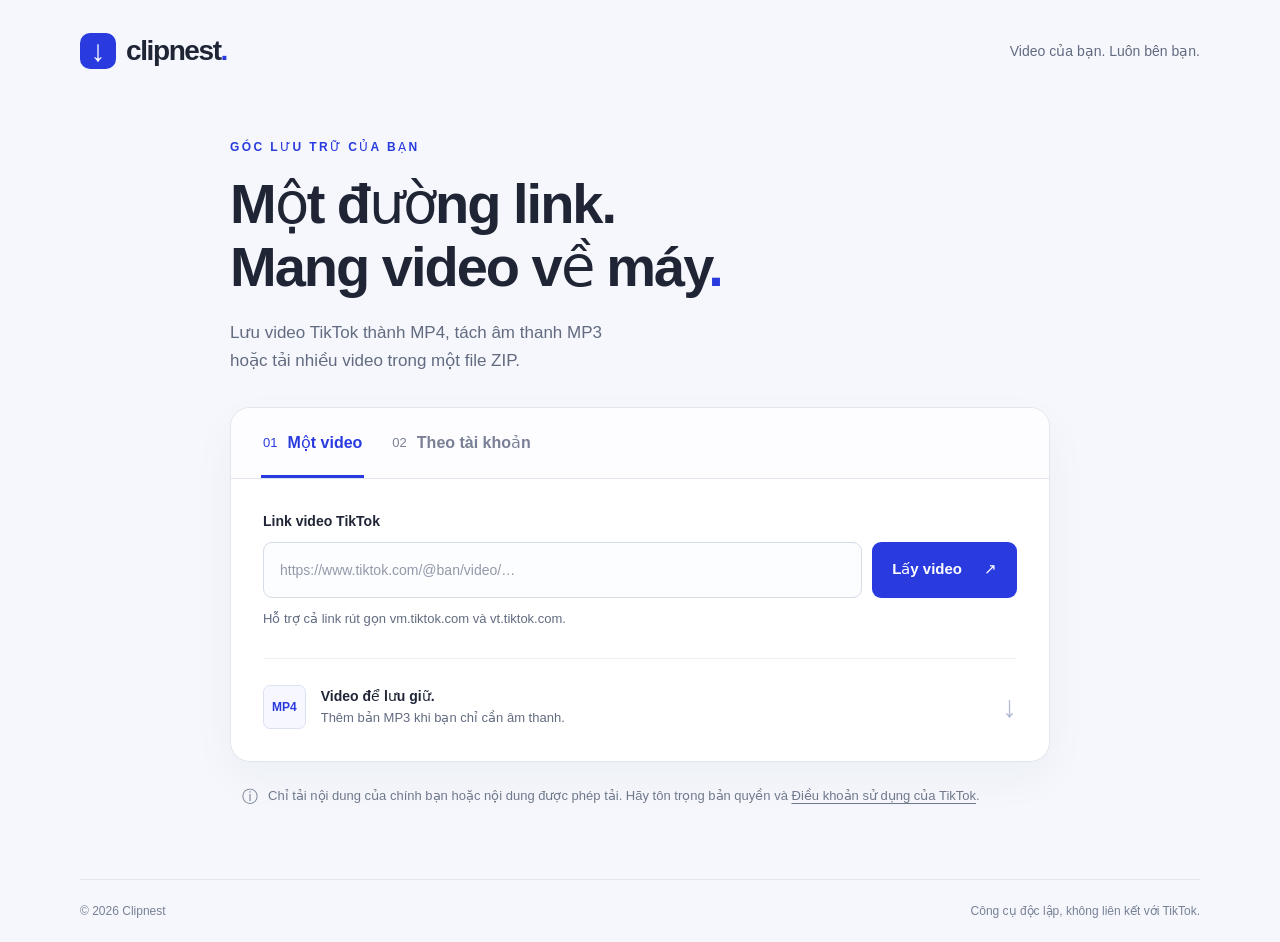
==== index.html @ a16d3165 "Build Clipnest FastAPI downloader and vanilla frontend" ====
<!doctype html>
<html lang="vi">
<head>
  <meta charset="utf-8"><meta name="viewport" content="width=device-width, initial-scale=1">
  <meta name="description" content="Tải video TikTok của bạn thành MP4, MP3 hoặc bộ sưu tập ZIP.">
  <meta name="referrer" content="no-referrer">
  <title>Clipnest — Lưu những video của bạn</title>
  <link rel="icon" type="image/svg+xml" href="data:image/svg+xml,%3Csvg xmlns='http://www.w3.org/2000/svg' viewBox='0 0 32 32'%3E%3Crect width='32' height='32' rx='9' fill='%232435e8'/%3E%3Cpath d='M16 7v13m-5-5 5 5 5-5M8 23v3h16v-3' fill='none' stroke='white' stroke-width='2.5'/%3E%3C/svg%3E">
  <link rel="stylesheet" href="style.css"><script src="config.js" defer></script><script src="app.js" defer></script>
</head>
<body>
  <header class="topbar"><a class="brand" href="./" aria-label="Clipnest trang chủ"><span class="brand-mark">↓</span>clipnest<span class="brand-period">.</span></a><span class="header-note">Video của bạn. Luôn bên bạn.</span></header>
  <main>
    <section class="intro"><p class="eyebrow">GÓC LƯU TRỮ CỦA BẠN</p><h1>Một đường link.<br>Mang video về máy<span>.</span></h1><p class="intro-description">Lưu video TikTok thành MP4, tách âm thanh MP3<br class="desktop-break"> hoặc tải nhiều video trong một file ZIP.</p></section>
    <section class="workspace" aria-label="Công cụ tải video">
      <div class="tabs" role="tablist" aria-label="Chế độ tải">
        <button id="tab-video" class="tab active" role="tab" aria-selected="true" aria-controls="panel-video">01 <span>Một video</span></button>
        <button id="tab-user" class="tab" role="tab" aria-selected="false" aria-controls="panel-user" tabindex="-1">02 <span>Theo tài khoản</span></button>
      </div>
      <div id="panel-video" class="panel" role="tabpanel" aria-labelledby="tab-video">
        <form id="video-form"><label for="video-url">Link video TikTok</label><div class="input-row"><input id="video-url" name="url" type="url" placeholder="https://www.tiktok.com/@ban/video/…" required maxlength="2048" autocomplete="off"><button class="primary" id="info-button" type="submit">Lấy video <span aria-hidden="true">↗</span></button></div><p class="hint">Hỗ trợ cả link rút gọn vm.tiktok.com và vt.tiktok.com.</p></form>
        <div id="video-message" class="message" role="status" aria-live="polite" hidden></div>
        <article id="video-result" class="result" hidden><img id="thumbnail" alt="Ảnh thu nhỏ của video" referrerpolicy="no-referrer"><div class="result-content"><span class="mini-label">VIDEO CỦA BẠN</span><h2 id="video-title"></h2><p id="video-meta"></p><div class="download-actions"><button id="download-video" class="primary">Tải MP4 <span aria-hidden="true">↓</span></button><button id="download-audio" class="secondary">Chỉ âm thanh · MP3</button></div></div></article>
        <div class="format-note"><span class="file-tag">MP4</span><p>Video để lưu giữ.<br><span>Thêm bản MP3 khi bạn chỉ cần âm thanh.</span></p><span class="line-icon" aria-hidden="true">↓</span></div>
      </div>
      <div id="panel-user" class="panel" role="tabpanel" aria-labelledby="tab-user" hidden>
        <form id="user-form"><div class="user-fields"><div><label for="username">Username, userId hoặc link tài khoản</label><input id="username" placeholder="@username hoặc link hồ sơ TikTok" required maxlength="2048" autocomplete="off"></div><div><label for="limit">Số video tối đa</label><input id="limit" type="number" min="1" max="100" step="1" value="20" required></div></div><p class="hint">Từ 1 đến 100 video công khai. Thứ tự do TikTok cung cấp.</p><button id="start-button" class="primary" type="submit">Tạo file ZIP <span aria-hidden="true">↓</span></button></form>
        <div id="user-message" class="message" role="status" aria-live="polite" hidden></div>
        <section id="job-progress" class="job-card" hidden aria-label="Tiến trình tải"><div class="job-heading"><strong id="job-label">Đang chờ lượt…</strong><span id="job-count">0 / 0</span></div><progress id="progress" value="0" max="1">0%</progress><p id="job-detail" class="hint"></p><button id="download-zip" class="primary" hidden>Tải file ZIP <span aria-hidden="true">↓</span></button></section>
        <div class="format-note"><span class="file-tag">ZIP</span><p>Cả bộ sưu tập, một lần tải.<br><span>File sẵn sàng trong 15 phút sau khi hoàn tất.</span></p><span class="line-icon" aria-hidden="true">↓</span></div>
      </div>
    </section>
    <aside class="permission-note"><span aria-hidden="true">ⓘ</span><p>Chỉ tải nội dung của chính bạn hoặc nội dung được phép tải. Hãy tôn trọng bản quyền và <a href="https://www.tiktok.com/legal/page/row/terms-of-service/vi" target="_blank" rel="noopener noreferrer">Điều khoản sử dụng của TikTok</a>.</p></aside>
  </main>
  <footer><span>© <span id="year">2026</span> Clipnest</span><span>Công cụ độc lập, không liên kết với TikTok.</span></footer>
</body></html>
---- style.css ----
:root{font-family:Inter,-apple-system,BlinkMacSystemFont,"Segoe UI",sans-serif;color:#202536;background:#f5f7fc;font-synthesis:none;line-height:1.5;--blue:#293bdf;--muted:#626b80;--border:#e1e5ef}*{box-sizing:border-box}body{margin:0}button,input{font:inherit}button,a,input{-webkit-tap-highlight-color:transparent}button{cursor:pointer}button:disabled{cursor:wait;opacity:.6}button:focus-visible,a:focus-visible,input:focus-visible{outline:3px solid #91a0ff;outline-offset:4px}[hidden]{display:none!important}.topbar{max-width:1184px;margin:auto;padding:30px 32px;display:flex;justify-content:space-between;align-items:center}.brand{text-decoration:none;color:#202536;font-size:28px;letter-spacing:-1.4px;font-weight:800;display:flex;align-items:center}.brand-mark{background:var(--blue);color:white;border-radius:10px;width:36px;height:36px;margin-right:10px;display:grid;place-items:center;font-size:30px;line-height:1;letter-spacing:0}.brand-period{color:var(--blue)}.header-note{font-size:14px;color:var(--muted)}main{width:min(820px,calc(100% - 40px));margin:36px auto 70px}.intro{margin-bottom:32px}.eyebrow{font-size:12px;letter-spacing:2.4px;font-weight:700;color:var(--blue);margin:0 0 16px}h1{font-size:clamp(34px,5.5vw,56px);font-weight:750;line-height:1.13;letter-spacing:-2px;margin:0 0 20px}h1>span{color:var(--blue)}.intro-description{color:var(--muted);margin:0;font-size:17px;line-height:1.65}.workspace{background:white;border:1px solid var(--border);border-radius:20px;box-shadow:0 16px 45px #1d28500a;overflow:hidden}.tabs{display:flex;border-bottom:1px solid var(--border);padding:0 30px;gap:26px;background:#fdfdff}.tab{border:0;background:transparent;padding:23px 2px 20px;border-bottom:3px solid transparent;color:#798095;font-size:13px;display:flex;gap:10px;align-items:center}.tab span{font-weight:650;font-size:16px}.tab.active{color:var(--blue);border-bottom-color:var(--blue)}.panel{padding:32px}label{display:block;font-weight:650;font-size:14px;margin-bottom:10px}input{border:1px solid #d6dce9;border-radius:9px;background:#fcfdff;padding:15px 16px;width:100%;min-width:0;color:#202536;font-size:16px}input::placeholder{color:#9299a9;font-size:14px}.input-row{display:flex;gap:10px}.input-row input{flex:1}.primary,.secondary{border:1px solid transparent;border-radius:9px;padding:13px 19px;font-weight:650;white-space:nowrap;font-size:15px;display:inline-flex;justify-content:center;align-items:center;gap:22px;min-height:49px}.primary{background:var(--blue);color:#fff}.primary:hover:not(:disabled){background:#1c2cc0}.secondary{background:white;color:#3f485d;border-color:#d6dce9}.secondary:hover:not(:disabled){background:#f5f7fc}.hint{color:var(--muted);font-size:13px;margin:11px 0 0}.format-note{margin-top:30px;padding-top:25px;border-top:1px solid #edf0f6;display:flex;align-items:center;gap:15px}.file-tag{border:1px solid #dce1f2;color:var(--blue);border-radius:7px;padding:12px 8px;font-size:12px;font-weight:750;background:#f7f8ff}.format-note p{font-size:14px;margin:0;font-weight:600}.format-note p span{font-size:13px;font-weight:400;color:var(--muted)}.line-icon{margin-left:auto;font-size:30px;color:#b1bad4}.permission-note{display:flex;gap:10px;align-items:flex-start;margin:23px 12px 0;color:#70798c}.permission-note p{font-size:13px;margin:0;line-height:1.7}.permission-note a{color:inherit;text-underline-offset:3px}.permission-note>span{line-height:1.5}footer{max-width:1120px;border-top:1px solid var(--border);padding:22px 0;margin:0 auto;display:flex;justify-content:space-between;font-size:12px;color:#788195}.message{margin-top:20px;background:#eef2ff;border:1px solid #dbe2ff;border-radius:9px;padding:13px 16px;font-size:14px;overflow-wrap:anywhere}.message.error{background:#fff1f2;border-color:#ffd5db;color:#a42a3d}.result{display:flex;gap:22px;padding-top:24px;margin-top:22px;border-top:1px solid var(--border)}.result img{width:105px;height:145px;object-fit:cover;border-radius:9px;background:#f0f2f8}.result-content{min-width:0;flex:1}.result h2{font-size:18px;line-height:1.4;margin:6px 0;overflow-wrap:anywhere}.result p{font-size:13px;color:var(--muted);margin:8px 0 15px}.mini-label{font-size:11px;letter-spacing:1.5px;color:var(--blue);font-weight:700}.download-actions{display:flex;gap:9px;flex-wrap:wrap}.user-fields{display:grid;grid-template-columns:1fr 150px;gap:16px}#start-button{margin-top:23px}.job-card{margin-top:22px;border:1px solid var(--border);border-radius:11px;padding:20px;background:#fafbff}.job-heading{display:flex;justify-content:space-between;gap:15px;font-size:14px}#job-count{white-space:nowrap;color:var(--blue)}progress{width:100%;height:8px;border:0;border-radius:9px;display:block;margin-top:20px;overflow:hidden;background:#e2e7f7}progress::-webkit-progress-bar{background:#e2e7f7}progress::-webkit-progress-value{background:var(--blue);border-radius:9px}progress::-moz-progress-bar{background:var(--blue)}#download-zip{margin-top:18px}@media(max-width:600px){.topbar{padding:22px}.header-note{display:none}main{margin:22px auto 44px;width:calc(100% - 32px)}h1{letter-spacing:-1px}.intro-description{font-size:15px}.desktop-break{display:none}.tabs{padding:0 20px;gap:22px}.tab{gap:7px}.tab span{font-size:14px}.panel{padding:24px 20px}.input-row{flex-direction:column}.input-row .primary{width:100%}.user-fields{grid-template-columns:1fr}.user-fields>div:last-child{max-width:180px}.format-note p span{font-size:12px}.result{gap:14px}.result img{width:70px;height:100px}.result h2{font-size:16px}.download-actions{flex-direction:column}.download-actions button{width:100%;white-space:normal}.permission-note{margin-inline:4px}footer{margin:0 20px;gap:14px;flex-direction:column;padding:20px 0}.job-heading{flex-wrap:wrap}}
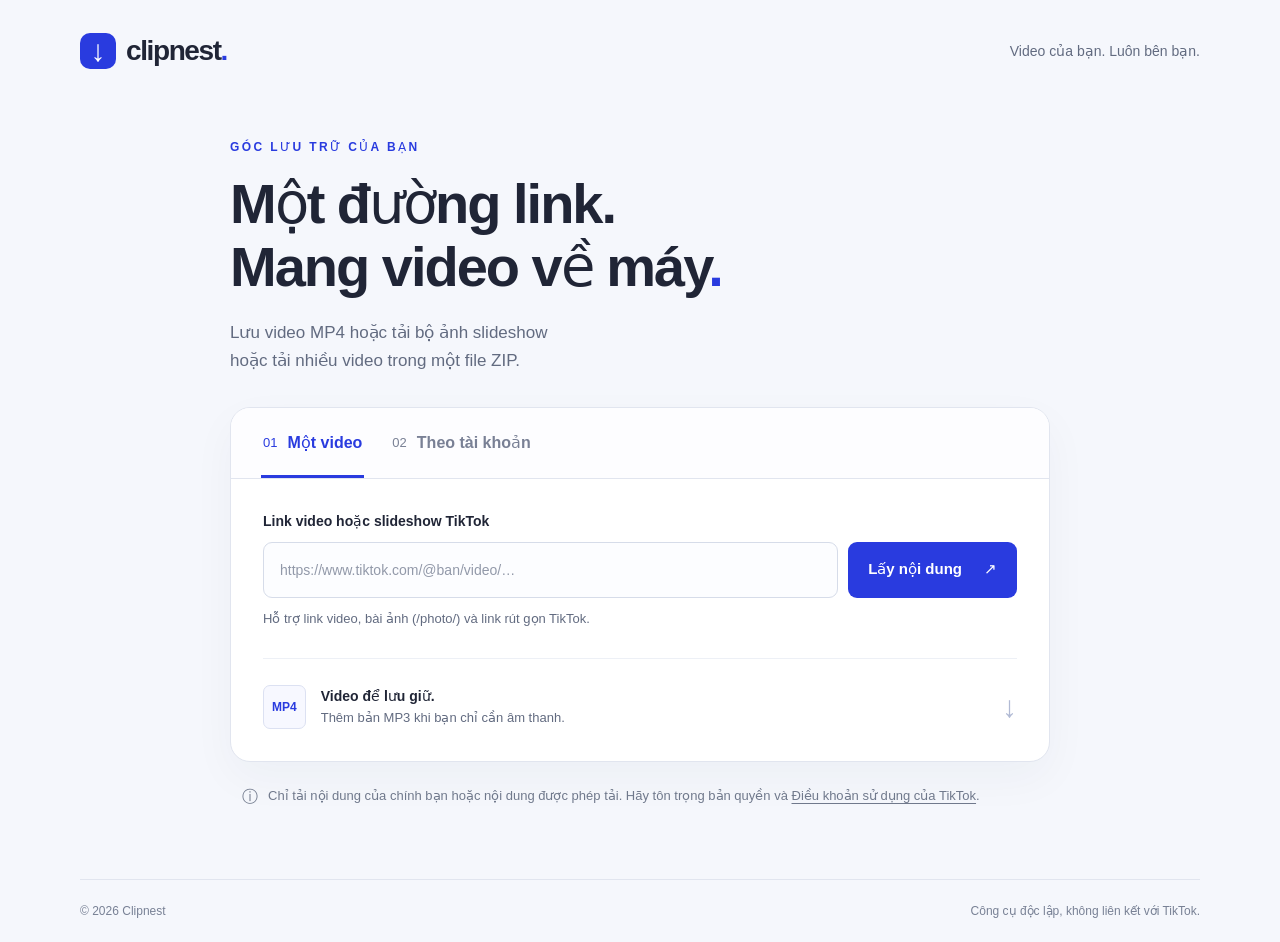
==== commit 17d9fa75: "Download TikTok photo slideshows as ordered image ZIP archives" ====
--- a/index.html
+++ b/index.html
@@ -11,20 +11,20 @@
 <body>
   <header class="topbar"><a class="brand" href="./" aria-label="Clipnest trang chủ"><span class="brand-mark">↓</span>clipnest<span class="brand-period">.</span></a><span class="header-note">Video của bạn. Luôn bên bạn.</span></header>
   <main>
-    <section class="intro"><p class="eyebrow">GÓC LƯU TRỮ CỦA BẠN</p><h1>Một đường link.<br>Mang video về máy<span>.</span></h1><p class="intro-description">Lưu video TikTok thành MP4, tách âm thanh MP3<br class="desktop-break"> hoặc tải nhiều video trong một file ZIP.</p></section>
+    <section class="intro"><p class="eyebrow">GÓC LƯU TRỮ CỦA BẠN</p><h1>Một đường link.<br>Mang video về máy<span>.</span></h1><p class="intro-description">Lưu video MP4 hoặc tải bộ ảnh slideshow<br class="desktop-break"> hoặc tải nhiều video trong một file ZIP.</p></section>
     <section class="workspace" aria-label="Công cụ tải video">
       <div class="tabs" role="tablist" aria-label="Chế độ tải">
         <button id="tab-video" class="tab active" role="tab" aria-selected="true" aria-controls="panel-video">01 <span>Một video</span></button>
         <button id="tab-user" class="tab" role="tab" aria-selected="false" aria-controls="panel-user" tabindex="-1">02 <span>Theo tài khoản</span></button>
       </div>
       <div id="panel-video" class="panel" role="tabpanel" aria-labelledby="tab-video">
-        <form id="video-form"><label for="video-url">Link video TikTok</label><div class="input-row"><input id="video-url" name="url" type="url" placeholder="https://www.tiktok.com/@ban/video/…" required maxlength="2048" autocomplete="off"><button class="primary" id="info-button" type="submit">Lấy video <span aria-hidden="true">↗</span></button></div><p class="hint">Hỗ trợ cả link rút gọn vm.tiktok.com và vt.tiktok.com.</p></form>
+        <form id="video-form"><label for="video-url">Link video hoặc slideshow TikTok</label><div class="input-row"><input id="video-url" name="url" type="url" placeholder="https://www.tiktok.com/@ban/video/…" required maxlength="2048" autocomplete="off"><button class="primary" id="info-button" type="submit">Lấy nội dung <span aria-hidden="true">↗</span></button></div><p class="hint">Hỗ trợ link video, bài ảnh (/photo/) và link rút gọn TikTok.</p></form>
         <div id="video-message" class="message" role="status" aria-live="polite" hidden></div>
-        <article id="video-result" class="result" hidden><img id="thumbnail" alt="Ảnh thu nhỏ của video" referrerpolicy="no-referrer"><div class="result-content"><span class="mini-label">VIDEO CỦA BẠN</span><h2 id="video-title"></h2><p id="video-meta"></p><div class="download-actions"><button id="download-video" class="primary">Tải MP4 <span aria-hidden="true">↓</span></button><button id="download-audio" class="secondary">Chỉ âm thanh · MP3</button></div></div></article>
+        <article id="video-result" class="result" hidden><img id="thumbnail" alt="Ảnh thu nhỏ của video" referrerpolicy="no-referrer"><div class="result-content"><span class="mini-label">NỘI DUNG CỦA BẠN</span><h2 id="video-title"></h2><p id="video-meta"></p><div class="download-actions"><button id="download-video" class="primary">Tải MP4 <span aria-hidden="true">↓</span></button><button id="download-images" class="primary" hidden>Tải bộ ảnh · ZIP ↓</button><button id="download-audio" class="secondary">Chỉ âm thanh · MP3</button></div></div></article>
         <div class="format-note"><span class="file-tag">MP4</span><p>Video để lưu giữ.<br><span>Thêm bản MP3 khi bạn chỉ cần âm thanh.</span></p><span class="line-icon" aria-hidden="true">↓</span></div>
       </div>
       <div id="panel-user" class="panel" role="tabpanel" aria-labelledby="tab-user" hidden>
-        <form id="user-form"><div class="user-fields"><div><label for="username">Username, userId hoặc link tài khoản</label><input id="username" placeholder="@username hoặc link hồ sơ TikTok" required maxlength="2048" autocomplete="off"></div><div><label for="limit">Số video tối đa</label><input id="limit" type="number" min="1" max="100" step="1" value="20" required></div></div><p class="hint">Từ 1 đến 100 video công khai. Thứ tự do TikTok cung cấp.</p><button id="start-button" class="primary" type="submit">Tạo file ZIP <span aria-hidden="true">↓</span></button></form>
+        <form id="user-form"><div class="user-fields"><div><label for="username">Username, userId hoặc link tài khoản</label><input id="username" placeholder="@username hoặc link hồ sơ TikTok" required maxlength="2048" autocomplete="off"></div><div><label for="limit">Số bài tối đa</label><input id="limit" type="number" min="1" max="100" step="1" value="20" required></div></div><p class="hint">Từ 1 đến 100 bài công khai. Video thành MP4, slideshow thành thư mục ảnh, không kèm nhạc.</p><button id="start-button" class="primary" type="submit">Tạo file ZIP <span aria-hidden="true">↓</span></button></form>
         <div id="user-message" class="message" role="status" aria-live="polite" hidden></div>
         <section id="job-progress" class="job-card" hidden aria-label="Tiến trình tải"><div class="job-heading"><strong id="job-label">Đang chờ lượt…</strong><span id="job-count">0 / 0</span></div><progress id="progress" value="0" max="1">0%</progress><p id="job-detail" class="hint"></p><button id="download-zip" class="primary" hidden>Tải file ZIP <span aria-hidden="true">↓</span></button></section>
         <div class="format-note"><span class="file-tag">ZIP</span><p>Cả bộ sưu tập, một lần tải.<br><span>File sẵn sàng trong 15 phút sau khi hoàn tất.</span></p><span class="line-icon" aria-hidden="true">↓</span></div>
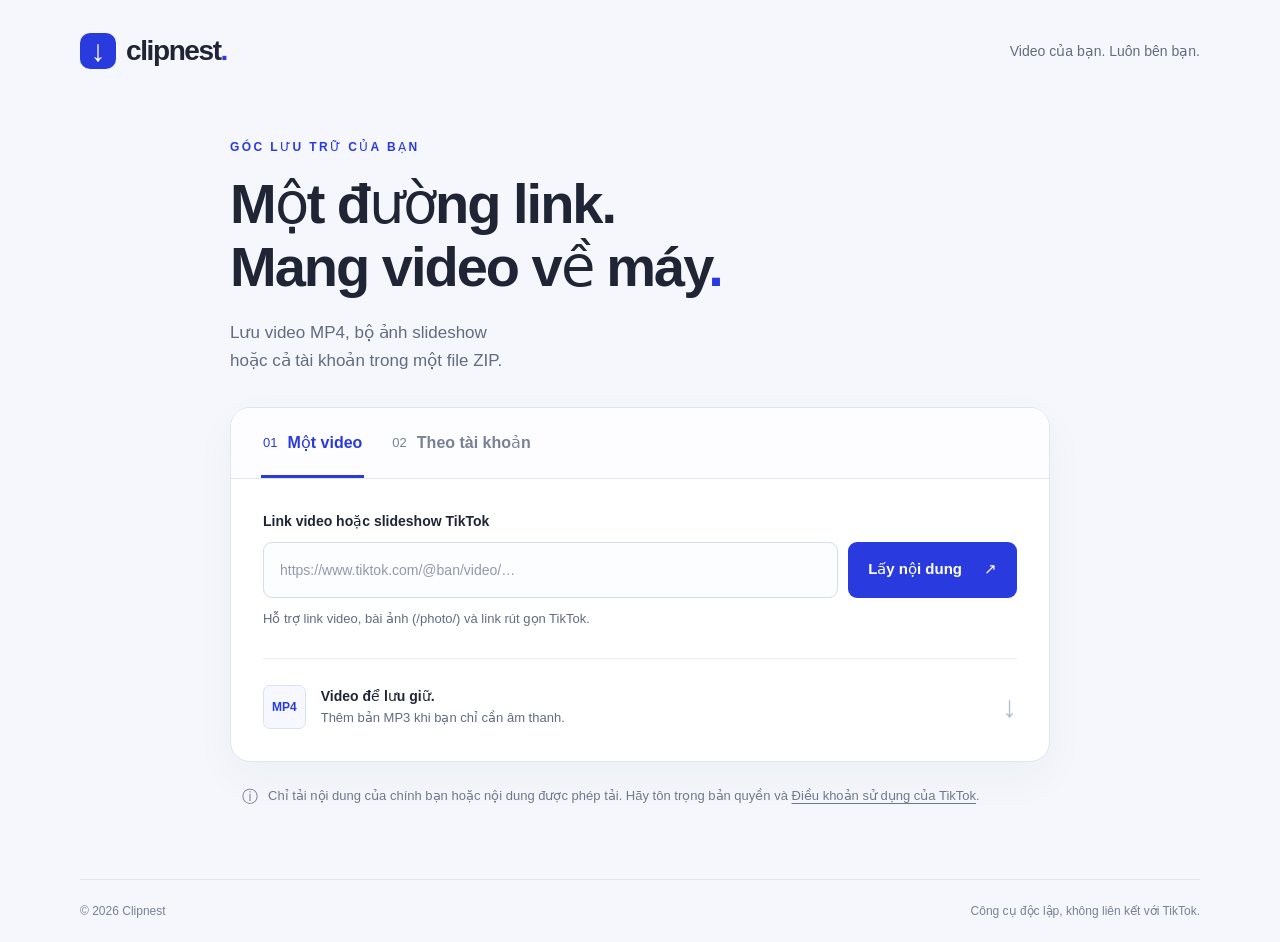
==== commit 60dcb8bd: "Refresh cached frontend script for image download controls" ====
--- a/index.html
+++ b/index.html
@@ -6,12 +6,12 @@
   <meta name="referrer" content="no-referrer">
   <title>Clipnest — Lưu những video của bạn</title>
   <link rel="icon" type="image/svg+xml" href="data:image/svg+xml,%3Csvg xmlns='http://www.w3.org/2000/svg' viewBox='0 0 32 32'%3E%3Crect width='32' height='32' rx='9' fill='%232435e8'/%3E%3Cpath d='M16 7v13m-5-5 5 5 5-5M8 23v3h16v-3' fill='none' stroke='white' stroke-width='2.5'/%3E%3C/svg%3E">
-  <link rel="stylesheet" href="style.css"><script src="config.js" defer></script><script src="app.js" defer></script>
+  <link rel="stylesheet" href="style.css"><script src="config.js" defer></script><script src="app.js?v=0.3.0" defer></script>
 </head>
 <body>
   <header class="topbar"><a class="brand" href="./" aria-label="Clipnest trang chủ"><span class="brand-mark">↓</span>clipnest<span class="brand-period">.</span></a><span class="header-note">Video của bạn. Luôn bên bạn.</span></header>
   <main>
-    <section class="intro"><p class="eyebrow">GÓC LƯU TRỮ CỦA BẠN</p><h1>Một đường link.<br>Mang video về máy<span>.</span></h1><p class="intro-description">Lưu video MP4 hoặc tải bộ ảnh slideshow<br class="desktop-break"> hoặc tải nhiều video trong một file ZIP.</p></section>
+    <section class="intro"><p class="eyebrow">GÓC LƯU TRỮ CỦA BẠN</p><h1>Một đường link.<br>Mang video về máy<span>.</span></h1><p class="intro-description">Lưu video MP4, bộ ảnh slideshow<br class="desktop-break"> hoặc cả tài khoản trong một file ZIP.</p></section>
     <section class="workspace" aria-label="Công cụ tải video">
       <div class="tabs" role="tablist" aria-label="Chế độ tải">
         <button id="tab-video" class="tab active" role="tab" aria-selected="true" aria-controls="panel-video">01 <span>Một video</span></button>
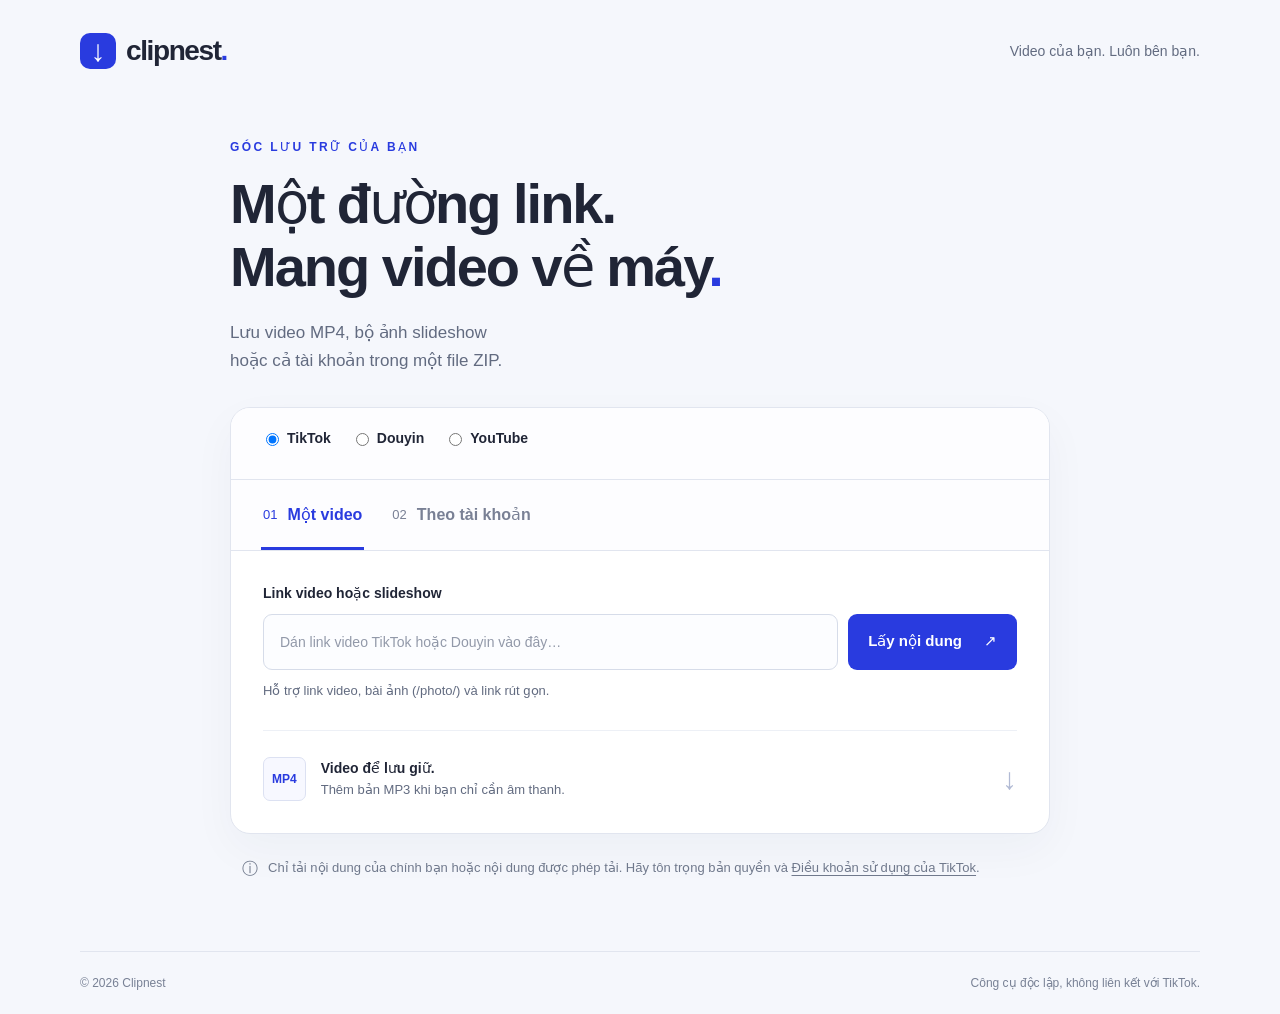
==== commit 3602e3e0: "download video douyin and youtube" ====
--- a/index.html
+++ b/index.html
@@ -7,30 +7,112 @@
   <title>Clipnest — Lưu những video của bạn</title>
   <link rel="icon" type="image/svg+xml" href="data:image/svg+xml,%3Csvg xmlns='http://www.w3.org/2000/svg' viewBox='0 0 32 32'%3E%3Crect width='32' height='32' rx='9' fill='%232435e8'/%3E%3Cpath d='M16 7v13m-5-5 5 5 5-5M8 23v3h16v-3' fill='none' stroke='white' stroke-width='2.5'/%3E%3C/svg%3E">
   <link rel="stylesheet" href="style.css"><script src="config.js" defer></script><script src="app.js?v=0.3.0" defer></script>
-</head>
+  <!-- [YOUTUBE] -->
+  <script src="youtube.js" defer></script></head>
 <body>
   <header class="topbar"><a class="brand" href="./" aria-label="Clipnest trang chủ"><span class="brand-mark">↓</span>clipnest<span class="brand-period">.</span></a><span class="header-note">Video của bạn. Luôn bên bạn.</span></header>
   <main>
     <section class="intro"><p class="eyebrow">GÓC LƯU TRỮ CỦA BẠN</p><h1>Một đường link.<br>Mang video về máy<span>.</span></h1><p class="intro-description">Lưu video MP4, bộ ảnh slideshow<br class="desktop-break"> hoặc cả tài khoản trong một file ZIP.</p></section>
     <section class="workspace" aria-label="Công cụ tải video">
+      <!-- [DOUYIN] -->
+      <div class="platform-toggle" style="padding: 20px 30px; border-bottom: 1px solid var(--border); display: flex; gap: 20px; background: #fdfdff;">
+        <label style="font-weight: 700; cursor: pointer; display: flex; align-items: center; gap: 5px;"><input type="radio" name="platform" value="tiktok" checked> TikTok</label>
+        <label style="font-weight: 700; cursor: pointer; display: flex; align-items: center; gap: 5px;"><input type="radio" name="platform" value="douyin"> Douyin</label>
+        <!-- [YOUTUBE] -->
+        <label style="font-weight: 700; cursor: pointer; display: flex; align-items: center; gap: 5px;"><input type="radio" name="platform" value="youtube"> YouTube</label>
+      </div>
+      <div id="td-workspace">
       <div class="tabs" role="tablist" aria-label="Chế độ tải">
         <button id="tab-video" class="tab active" role="tab" aria-selected="true" aria-controls="panel-video">01 <span>Một video</span></button>
         <button id="tab-user" class="tab" role="tab" aria-selected="false" aria-controls="panel-user" tabindex="-1">02 <span>Theo tài khoản</span></button>
       </div>
       <div id="panel-video" class="panel" role="tabpanel" aria-labelledby="tab-video">
-        <form id="video-form"><label for="video-url">Link video hoặc slideshow TikTok</label><div class="input-row"><input id="video-url" name="url" type="url" placeholder="https://www.tiktok.com/@ban/video/…" required maxlength="2048" autocomplete="off"><button class="primary" id="info-button" type="submit">Lấy nội dung <span aria-hidden="true">↗</span></button></div><p class="hint">Hỗ trợ link video, bài ảnh (/photo/) và link rút gọn TikTok.</p></form>
+        <form id="video-form"><label for="video-url">Link video hoặc slideshow</label><div class="input-row"><input id="video-url" name="url" type="text" placeholder="Dán link video TikTok hoặc Douyin vào đây…" required maxlength="2048" autocomplete="off"><button class="primary" id="info-button" type="submit">Lấy nội dung <span aria-hidden="true">↗</span></button></div><p class="hint">Hỗ trợ link video, bài ảnh (/photo/) và link rút gọn.</p></form>
         <div id="video-message" class="message" role="status" aria-live="polite" hidden></div>
         <article id="video-result" class="result" hidden><img id="thumbnail" alt="Ảnh thu nhỏ của video" referrerpolicy="no-referrer"><div class="result-content"><span class="mini-label">NỘI DUNG CỦA BẠN</span><h2 id="video-title"></h2><p id="video-meta"></p><div class="download-actions"><button id="download-video" class="primary">Tải MP4 <span aria-hidden="true">↓</span></button><button id="download-images" class="primary" hidden>Tải bộ ảnh · ZIP ↓</button><button id="download-audio" class="secondary">Chỉ âm thanh · MP3</button></div></div></article>
         <div class="format-note"><span class="file-tag">MP4</span><p>Video để lưu giữ.<br><span>Thêm bản MP3 khi bạn chỉ cần âm thanh.</span></p><span class="line-icon" aria-hidden="true">↓</span></div>
       </div>
       <div id="panel-user" class="panel" role="tabpanel" aria-labelledby="tab-user" hidden>
-        <form id="user-form"><div class="user-fields"><div><label for="username">Username, userId hoặc link tài khoản</label><input id="username" placeholder="@username hoặc link hồ sơ TikTok" required maxlength="2048" autocomplete="off"></div><div><label for="limit">Số bài tối đa</label><input id="limit" type="number" min="1" max="100" step="1" value="20" required></div></div><p class="hint">Từ 1 đến 100 bài công khai. Video thành MP4, slideshow thành thư mục ảnh, không kèm nhạc.</p><button id="start-button" class="primary" type="submit">Tạo file ZIP <span aria-hidden="true">↓</span></button></form>
+        <form id="user-form"><div class="user-fields"><div><label for="username">Username, userId hoặc link tài khoản</label><input id="username" type="text" placeholder="@username, link hồ sơ, hoặc sec_uid" required maxlength="2048" autocomplete="off"></div><div><label for="limit">Số bài tối đa</label><input id="limit" type="number" min="1" step="1" value="20" required></div></div><p class="hint">Nhập số bài công khai muốn tải. Video thành MP4, slideshow thành thư mục ảnh, không kèm nhạc.</p><button id="start-button" class="primary" type="submit">Tạo file ZIP <span aria-hidden="true">↓</span></button></form>
         <div id="user-message" class="message" role="status" aria-live="polite" hidden></div>
         <section id="job-progress" class="job-card" hidden aria-label="Tiến trình tải"><div class="job-heading"><strong id="job-label">Đang chờ lượt…</strong><span id="job-count">0 / 0</span></div><progress id="progress" value="0" max="1">0%</progress><p id="job-detail" class="hint"></p><button id="download-zip" class="primary" hidden>Tải file ZIP <span aria-hidden="true">↓</span></button></section>
         <div class="format-note"><span class="file-tag">ZIP</span><p>Cả bộ sưu tập, một lần tải.<br><span>File sẵn sàng trong 15 phút sau khi hoàn tất.</span></p><span class="line-icon" aria-hidden="true">↓</span></div>
       </div>
+      </div>
+      <!-- [YOUTUBE] -->
+      <div id="yt-workspace" style="display: none;">
+        <div class="tabs yt-tabs" role="tablist" aria-label="Chế độ tải YouTube">
+          <button id="yt-tab-video" class="tab active" role="tab" aria-selected="true" aria-controls="yt-panel-video">01 <span>Dán link</span></button>
+          <button id="yt-tab-playlist" class="tab" role="tab" aria-selected="false" aria-controls="yt-panel-playlist" tabindex="-1">02 <span>Playlist / Kênh</span></button>
+        </div>
+        
+        <div id="yt-panel-video" class="panel" role="tabpanel" aria-labelledby="yt-tab-video">
+          <form id="yt-video-form">
+            <label for="yt-video-url">Link video YouTube</label>
+            <div class="input-row">
+              <input id="yt-video-url" type="text" placeholder="Dán link video YouTube vào đây…" required maxlength="2048" autocomplete="off">
+              <button class="primary" id="yt-info-button" type="submit">Lấy thông tin <span aria-hidden="true">↗</span></button>
+            </div>
+          </form>
+          <div id="yt-video-message" class="message" role="status" aria-live="polite" hidden></div>
+          <article id="yt-video-result" class="result" hidden>
+            <img id="yt-thumbnail" alt="Ảnh thu nhỏ của video" referrerpolicy="no-referrer">
+            <div class="result-content">
+              <span class="mini-label">NỘI DUNG CỦA BẠN</span>
+              <h2 id="yt-video-title"></h2>
+              <p id="yt-video-meta"></p>
+              
+              <div style="margin-bottom: 15px;">
+                 <label for="yt-quality-select" style="font-size: 13px; margin-bottom: 5px;">Chất lượng:</label>
+                 <select id="yt-quality-select" class="yt-select">
+                 </select>
+              </div>
+              
+              <div class="download-actions">
+                <button id="yt-download-button" class="primary">Tải xuống <span aria-hidden="true">↓</span></button>
+              </div>
+            </div>
+          </article>
+        </div>
+
+        <div id="yt-panel-playlist" class="panel" role="tabpanel" aria-labelledby="yt-tab-playlist" hidden>
+          <form id="yt-playlist-form">
+            <div class="user-fields">
+              <div>
+                <label for="yt-playlist-url">Link Playlist hoặc Kênh</label>
+                <input id="yt-playlist-url" type="text" placeholder="https://www.youtube.com/playlist?list=..." required maxlength="2048" autocomplete="off">
+              </div>
+              <div>
+                <label for="yt-limit">Số video tối đa</label>
+                <input id="yt-limit" type="number" min="1" max="30" step="1" value="5" required>
+              </div>
+            </div>
+            <div style="margin-top: 15px;">
+                <label for="yt-batch-quality" style="font-size: 13px; margin-bottom: 5px;">Chất lượng chung:</label>
+                <select id="yt-batch-quality" class="yt-select">
+                  <option value="1080p">1080p</option>
+                  <option value="720p" selected>720p</option>
+                  <option value="480p">480p</option>
+                  <option value="360p">360p</option>
+                  <option value="mp3">Âm thanh (MP3)</option>
+                </select>
+            </div>
+            <button id="yt-start-button" class="primary" style="margin-top: 23px;" type="submit">Tải hàng loạt <span aria-hidden="true">↓</span></button>
+          </form>
+          <div id="yt-playlist-message" class="message" role="status" aria-live="polite" hidden></div>
+          <section id="yt-job-progress" class="job-card" hidden aria-label="Tiến trình tải">
+            <div class="job-heading">
+              <strong id="yt-job-label">Đang chờ lượt…</strong>
+              <span id="yt-job-count">0 / 0</span>
+            </div>
+            <progress id="yt-progress" value="0" max="1">0%</progress>
+            <p id="yt-job-detail" class="hint"></p>
+            <button id="yt-download-zip" class="primary" hidden>Tải file ZIP <span aria-hidden="true">↓</span></button>
+          </section>
+        </div>
+      </div>
     </section>
-    <aside class="permission-note"><span aria-hidden="true">ⓘ</span><p>Chỉ tải nội dung của chính bạn hoặc nội dung được phép tải. Hãy tôn trọng bản quyền và <a href="https://www.tiktok.com/legal/page/row/terms-of-service/vi" target="_blank" rel="noopener noreferrer">Điều khoản sử dụng của TikTok</a>.</p></aside>
+    <aside class="permission-note"><span aria-hidden="true">ⓘ</span><p id="permission-text">Chỉ tải nội dung của chính bạn hoặc nội dung được phép tải. Hãy tôn trọng bản quyền và <a href="https://www.tiktok.com/legal/page/row/terms-of-service/vi" target="_blank" rel="noopener noreferrer">Điều khoản sử dụng của TikTok</a>.</p></aside>
   </main>
   <footer><span>© <span id="year">2026</span> Clipnest</span><span>Công cụ độc lập, không liên kết với TikTok.</span></footer>
 </body></html>
--- a/style.css
+++ b/style.css
@@ -1 +1 @@
-:root{font-family:Inter,-apple-system,BlinkMacSystemFont,"Segoe UI",sans-serif;color:#202536;background:#f5f7fc;font-synthesis:none;line-height:1.5;--blue:#293bdf;--muted:#626b80;--border:#e1e5ef}*{box-sizing:border-box}body{margin:0}button,input{font:inherit}button,a,input{-webkit-tap-highlight-color:transparent}button{cursor:pointer}button:disabled{cursor:wait;opacity:.6}button:focus-visible,a:focus-visible,input:focus-visible{outline:3px solid #91a0ff;outline-offset:4px}[hidden]{display:none!important}.topbar{max-width:1184px;margin:auto;padding:30px 32px;display:flex;justify-content:space-between;align-items:center}.brand{text-decoration:none;color:#202536;font-size:28px;letter-spacing:-1.4px;font-weight:800;display:flex;align-items:center}.brand-mark{background:var(--blue);color:white;border-radius:10px;width:36px;height:36px;margin-right:10px;display:grid;place-items:center;font-size:30px;line-height:1;letter-spacing:0}.brand-period{color:var(--blue)}.header-note{font-size:14px;color:var(--muted)}main{width:min(820px,calc(100% - 40px));margin:36px auto 70px}.intro{margin-bottom:32px}.eyebrow{font-size:12px;letter-spacing:2.4px;font-weight:700;color:var(--blue);margin:0 0 16px}h1{font-size:clamp(34px,5.5vw,56px);font-weight:750;line-height:1.13;letter-spacing:-2px;margin:0 0 20px}h1>span{color:var(--blue)}.intro-description{color:var(--muted);margin:0;font-size:17px;line-height:1.65}.workspace{background:white;border:1px solid var(--border);border-radius:20px;box-shadow:0 16px 45px #1d28500a;overflow:hidden}.tabs{display:flex;border-bottom:1px solid var(--border);padding:0 30px;gap:26px;background:#fdfdff}.tab{border:0;background:transparent;padding:23px 2px 20px;border-bottom:3px solid transparent;color:#798095;font-size:13px;display:flex;gap:10px;align-items:center}.tab span{font-weight:650;font-size:16px}.tab.active{color:var(--blue);border-bottom-color:var(--blue)}.panel{padding:32px}label{display:block;font-weight:650;font-size:14px;margin-bottom:10px}input{border:1px solid #d6dce9;border-radius:9px;background:#fcfdff;padding:15px 16px;width:100%;min-width:0;color:#202536;font-size:16px}input::placeholder{color:#9299a9;font-size:14px}.input-row{display:flex;gap:10px}.input-row input{flex:1}.primary,.secondary{border:1px solid transparent;border-radius:9px;padding:13px 19px;font-weight:650;white-space:nowrap;font-size:15px;display:inline-flex;justify-content:center;align-items:center;gap:22px;min-height:49px}.primary{background:var(--blue);color:#fff}.primary:hover:not(:disabled){background:#1c2cc0}.secondary{background:white;color:#3f485d;border-color:#d6dce9}.secondary:hover:not(:disabled){background:#f5f7fc}.hint{color:var(--muted);font-size:13px;margin:11px 0 0}.format-note{margin-top:30px;padding-top:25px;border-top:1px solid #edf0f6;display:flex;align-items:center;gap:15px}.file-tag{border:1px solid #dce1f2;color:var(--blue);border-radius:7px;padding:12px 8px;font-size:12px;font-weight:750;background:#f7f8ff}.format-note p{font-size:14px;margin:0;font-weight:600}.format-note p span{font-size:13px;font-weight:400;color:var(--muted)}.line-icon{margin-left:auto;font-size:30px;color:#b1bad4}.permission-note{display:flex;gap:10px;align-items:flex-start;margin:23px 12px 0;color:#70798c}.permission-note p{font-size:13px;margin:0;line-height:1.7}.permission-note a{color:inherit;text-underline-offset:3px}.permission-note>span{line-height:1.5}footer{max-width:1120px;border-top:1px solid var(--border);padding:22px 0;margin:0 auto;display:flex;justify-content:space-between;font-size:12px;color:#788195}.message{margin-top:20px;background:#eef2ff;border:1px solid #dbe2ff;border-radius:9px;padding:13px 16px;font-size:14px;overflow-wrap:anywhere}.message.error{background:#fff1f2;border-color:#ffd5db;color:#a42a3d}.result{display:flex;gap:22px;padding-top:24px;margin-top:22px;border-top:1px solid var(--border)}.result img{width:105px;height:145px;object-fit:cover;border-radius:9px;background:#f0f2f8}.result-content{min-width:0;flex:1}.result h2{font-size:18px;line-height:1.4;margin:6px 0;overflow-wrap:anywhere}.result p{font-size:13px;color:var(--muted);margin:8px 0 15px}.mini-label{font-size:11px;letter-spacing:1.5px;color:var(--blue);font-weight:700}.download-actions{display:flex;gap:9px;flex-wrap:wrap}.user-fields{display:grid;grid-template-columns:1fr 150px;gap:16px}#start-button{margin-top:23px}.job-card{margin-top:22px;border:1px solid var(--border);border-radius:11px;padding:20px;background:#fafbff}.job-heading{display:flex;justify-content:space-between;gap:15px;font-size:14px}#job-count{white-space:nowrap;color:var(--blue)}progress{width:100%;height:8px;border:0;border-radius:9px;display:block;margin-top:20px;overflow:hidden;background:#e2e7f7}progress::-webkit-progress-bar{background:#e2e7f7}progress::-webkit-progress-value{background:var(--blue);border-radius:9px}progress::-moz-progress-bar{background:var(--blue)}#download-zip{margin-top:18px}@media(max-width:600px){.topbar{padding:22px}.header-note{display:none}main{margin:22px auto 44px;width:calc(100% - 32px)}h1{letter-spacing:-1px}.intro-description{font-size:15px}.desktop-break{display:none}.tabs{padding:0 20px;gap:22px}.tab{gap:7px}.tab span{font-size:14px}.panel{padding:24px 20px}.input-row{flex-direction:column}.input-row .primary{width:100%}.user-fields{grid-template-columns:1fr}.user-fields>div:last-child{max-width:180px}.format-note p span{font-size:12px}.result{gap:14px}.result img{width:70px;height:100px}.result h2{font-size:16px}.download-actions{flex-direction:column}.download-actions button{width:100%;white-space:normal}.permission-note{margin-inline:4px}footer{margin:0 20px;gap:14px;flex-direction:column;padding:20px 0}.job-heading{flex-wrap:wrap}}
+:root{font-family:Inter,-apple-system,BlinkMacSystemFont,"Segoe UI",sans-serif;color:#202536;background:#f5f7fc;font-synthesis:none;line-height:1.5;--blue:#293bdf;--muted:#626b80;--border:#e1e5ef}*{box-sizing:border-box}body{margin:0}button,input,select{font:inherit}button,a,input,select{-webkit-tap-highlight-color:transparent}button{cursor:pointer}button:disabled{cursor:wait;opacity:.6}button:focus-visible,a:focus-visible,input:focus-visible,select:focus-visible{outline:3px solid #91a0ff;outline-offset:4px}[hidden]{display:none!important}.topbar{max-width:1184px;margin:auto;padding:30px 32px;display:flex;justify-content:space-between;align-items:center}.brand{text-decoration:none;color:#202536;font-size:28px;letter-spacing:-1.4px;font-weight:800;display:flex;align-items:center}.brand-mark{background:var(--blue);color:white;border-radius:10px;width:36px;height:36px;margin-right:10px;display:grid;place-items:center;font-size:30px;line-height:1;letter-spacing:0}.brand-period{color:var(--blue)}.header-note{font-size:14px;color:var(--muted)}main{width:min(820px,calc(100% - 40px));margin:36px auto 70px}.intro{margin-bottom:32px}.eyebrow{font-size:12px;letter-spacing:2.4px;font-weight:700;color:var(--blue);margin:0 0 16px}h1{font-size:clamp(34px,5.5vw,56px);font-weight:750;line-height:1.13;letter-spacing:-2px;margin:0 0 20px}h1>span{color:var(--blue)}.intro-description{color:var(--muted);margin:0;font-size:17px;line-height:1.65}.workspace{background:white;border:1px solid var(--border);border-radius:20px;box-shadow:0 16px 45px #1d28500a;overflow:hidden}.tabs{display:flex;border-bottom:1px solid var(--border);padding:0 30px;gap:26px;background:#fdfdff}.tab{border:0;background:transparent;padding:23px 2px 20px;border-bottom:3px solid transparent;color:#798095;font-size:13px;display:flex;gap:10px;align-items:center}.tab span{font-weight:650;font-size:16px}.tab.active{color:var(--blue);border-bottom-color:var(--blue)}.panel{padding:32px}label{display:block;font-weight:650;font-size:14px;margin-bottom:10px}input,select{border:1px solid #d6dce9;border-radius:9px;background:#fcfdff;padding:15px 16px;width:100%;min-width:0;color:#202536;font-size:16px}input::placeholder{color:#9299a9;font-size:14px}.input-row{display:flex;gap:10px}.input-row input{flex:1}.primary,.secondary{border:1px solid transparent;border-radius:9px;padding:13px 19px;font-weight:650;white-space:nowrap;font-size:15px;display:inline-flex;justify-content:center;align-items:center;gap:22px;min-height:49px}.primary{background:var(--blue);color:#fff}.primary:hover:not(:disabled){background:#1c2cc0}.secondary{background:white;color:#3f485d;border-color:#d6dce9}.secondary:hover:not(:disabled){background:#f5f7fc}.hint{color:var(--muted);font-size:13px;margin:11px 0 0}.format-note{margin-top:30px;padding-top:25px;border-top:1px solid #edf0f6;display:flex;align-items:center;gap:15px}.file-tag{border:1px solid #dce1f2;color:var(--blue);border-radius:7px;padding:12px 8px;font-size:12px;font-weight:750;background:#f7f8ff}.format-note p{font-size:14px;margin:0;font-weight:600}.format-note p span{font-size:13px;font-weight:400;color:var(--muted)}.line-icon{margin-left:auto;font-size:30px;color:#b1bad4}.permission-note{display:flex;gap:10px;align-items:flex-start;margin:23px 12px 0;color:#70798c}.permission-note p{font-size:13px;margin:0;line-height:1.7}.permission-note a{color:inherit;text-underline-offset:3px}.permission-note>span{line-height:1.5}footer{max-width:1120px;border-top:1px solid var(--border);padding:22px 0;margin:0 auto;display:flex;justify-content:space-between;font-size:12px;color:#788195}.message{margin-top:20px;background:#eef2ff;border:1px solid #dbe2ff;border-radius:9px;padding:13px 16px;font-size:14px;overflow-wrap:anywhere}.message.error{background:#fff1f2;border-color:#ffd5db;color:#a42a3d}.result{display:flex;gap:22px;padding-top:24px;margin-top:22px;border-top:1px solid var(--border)}.result img{width:105px;height:145px;object-fit:cover;border-radius:9px;background:#f0f2f8}.result-content{min-width:0;flex:1}.result h2{font-size:18px;line-height:1.4;margin:6px 0;overflow-wrap:anywhere}.result p{font-size:13px;color:var(--muted);margin:8px 0 15px}.mini-label{font-size:11px;letter-spacing:1.5px;color:var(--blue);font-weight:700}.download-actions{display:flex;gap:9px;flex-wrap:wrap}.user-fields{display:grid;grid-template-columns:1fr 150px;gap:16px}#start-button{margin-top:23px}.job-card{margin-top:22px;border:1px solid var(--border);border-radius:11px;padding:20px;background:#fafbff}.job-heading{display:flex;justify-content:space-between;gap:15px;font-size:14px}#job-count{white-space:nowrap;color:var(--blue)}progress{width:100%;height:8px;border:0;border-radius:9px;display:block;margin-top:20px;overflow:hidden;background:#e2e7f7}progress::-webkit-progress-bar{background:#e2e7f7}progress::-webkit-progress-value{background:var(--blue);border-radius:9px}progress::-moz-progress-bar{background:var(--blue)}#download-zip{margin-top:18px}.yt-select{border: 1px solid #d6dce9; border-radius: 9px; padding: 10px; font-size: 14px; background-color: #fcfdff; width: 100%;}@media(max-width:600px){.topbar{padding:22px}.header-note{display:none}main{margin:22px auto 44px;width:calc(100% - 32px)}h1{letter-spacing:-1px}.intro-description{font-size:15px}.desktop-break{display:none}.tabs{padding:0 20px;gap:22px}.tab{gap:7px}.tab span{font-size:14px}.panel{padding:24px 20px}.input-row{flex-direction:column}.input-row .primary{width:100%}.user-fields{grid-template-columns:1fr}.user-fields>div:last-child{max-width:180px}.format-note p span{font-size:12px}.result{gap:14px}.result img{width:70px;height:100px}.result h2{font-size:16px}.download-actions{flex-direction:column}.download-actions button{width:100%;white-space:normal}.permission-note{margin-inline:4px}footer{margin:0 20px;gap:14px;flex-direction:column;padding:20px 0}.job-heading{flex-wrap:wrap}}
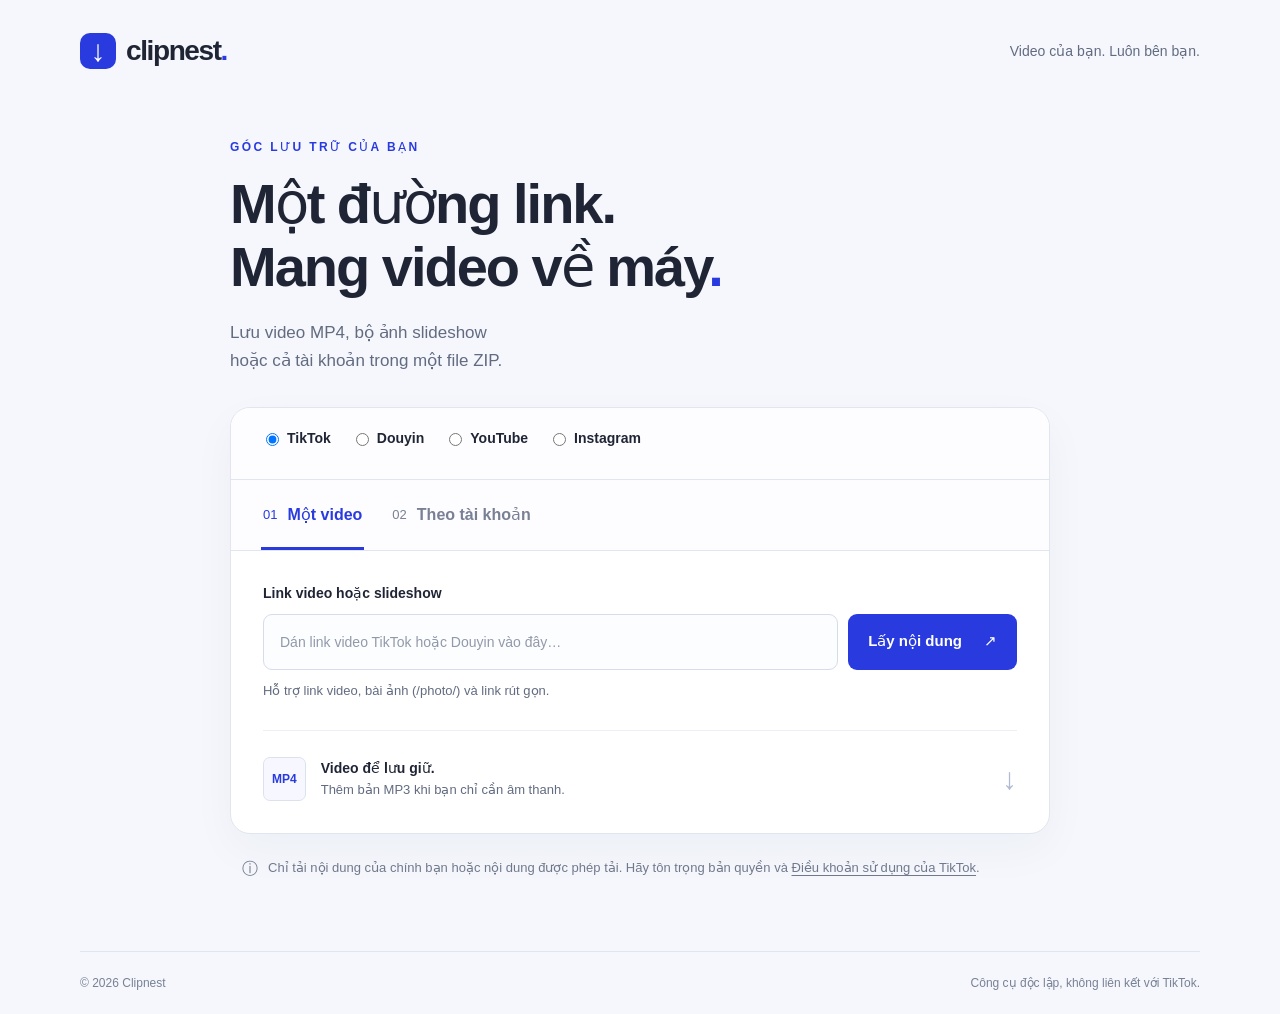
==== commit c947661b: "Fix YouTube runtime in Render and deploy Instagram integration" ====
--- a/index.html
+++ b/index.html
@@ -8,7 +8,9 @@
   <link rel="icon" type="image/svg+xml" href="data:image/svg+xml,%3Csvg xmlns='http://www.w3.org/2000/svg' viewBox='0 0 32 32'%3E%3Crect width='32' height='32' rx='9' fill='%232435e8'/%3E%3Cpath d='M16 7v13m-5-5 5 5 5-5M8 23v3h16v-3' fill='none' stroke='white' stroke-width='2.5'/%3E%3C/svg%3E">
   <link rel="stylesheet" href="style.css"><script src="config.js" defer></script><script src="app.js?v=0.3.0" defer></script>
   <!-- [YOUTUBE] -->
-  <script src="youtube.js" defer></script></head>
+  <script src="youtube.js?v=20261004" defer></script>
+  <!-- [INSTAGRAM] -->
+  <script src="instagram.js?v=20261004" defer></script></head>
 <body>
   <header class="topbar"><a class="brand" href="./" aria-label="Clipnest trang chủ"><span class="brand-mark">↓</span>clipnest<span class="brand-period">.</span></a><span class="header-note">Video của bạn. Luôn bên bạn.</span></header>
   <main>
@@ -20,6 +22,8 @@
         <label style="font-weight: 700; cursor: pointer; display: flex; align-items: center; gap: 5px;"><input type="radio" name="platform" value="douyin"> Douyin</label>
         <!-- [YOUTUBE] -->
         <label style="font-weight: 700; cursor: pointer; display: flex; align-items: center; gap: 5px;"><input type="radio" name="platform" value="youtube"> YouTube</label>
+        <!-- [INSTAGRAM] -->
+        <label style="font-weight: 700; cursor: pointer; display: flex; align-items: center; gap: 5px;"><input type="radio" name="platform" value="instagram"> Instagram</label>
       </div>
       <div id="td-workspace">
       <div class="tabs" role="tablist" aria-label="Chế độ tải">
@@ -45,7 +49,7 @@
           <button id="yt-tab-video" class="tab active" role="tab" aria-selected="true" aria-controls="yt-panel-video">01 <span>Dán link</span></button>
           <button id="yt-tab-playlist" class="tab" role="tab" aria-selected="false" aria-controls="yt-panel-playlist" tabindex="-1">02 <span>Playlist / Kênh</span></button>
         </div>
-        
+
         <div id="yt-panel-video" class="panel" role="tabpanel" aria-labelledby="yt-tab-video">
           <form id="yt-video-form">
             <label for="yt-video-url">Link video YouTube</label>
@@ -61,13 +65,13 @@
               <span class="mini-label">NỘI DUNG CỦA BẠN</span>
               <h2 id="yt-video-title"></h2>
               <p id="yt-video-meta"></p>
-              
+
               <div style="margin-bottom: 15px;">
                  <label for="yt-quality-select" style="font-size: 13px; margin-bottom: 5px;">Chất lượng:</label>
                  <select id="yt-quality-select" class="yt-select">
                  </select>
               </div>
-              
+
               <div class="download-actions">
                 <button id="yt-download-button" class="primary">Tải xuống <span aria-hidden="true">↓</span></button>
               </div>
@@ -111,6 +115,75 @@
           </section>
         </div>
       </div>
+      <!-- [INSTAGRAM] -->
+      <div id="ig-workspace" style="display: none;">
+        <div class="tabs ig-tabs" role="tablist" aria-label="Chế độ tải Instagram">
+          <button id="ig-tab-video" class="tab active" role="tab" aria-selected="true" aria-controls="ig-panel-video">01 <span>Dán link</span></button>
+          <button id="ig-tab-playlist" class="tab" role="tab" aria-selected="false" aria-controls="ig-panel-playlist" tabindex="-1">02 <span>Cá nhân / Kênh</span></button>
+        </div>
+
+        <div id="ig-panel-video" class="panel" role="tabpanel" aria-labelledby="ig-tab-video">
+          <form id="ig-video-form">
+            <label for="ig-video-url">Link bài viết (Post/Reel) Instagram</label>
+            <div class="input-row">
+              <input id="ig-video-url" type="text" placeholder="Dán link Instagram vào đây…" required maxlength="2048" autocomplete="off">
+              <button class="primary" id="ig-info-button" type="submit">Lấy thông tin <span aria-hidden="true">↗</span></button>
+            </div>
+          </form>
+          <div id="ig-video-message" class="message" role="status" aria-live="polite" hidden></div>
+          <article id="ig-video-result" class="result" hidden>
+            <img id="ig-thumbnail" alt="Ảnh thu nhỏ của bài viết" referrerpolicy="no-referrer">
+            <div class="result-content">
+              <span class="mini-label">NỘI DUNG CỦA BẠN</span>
+              <h2 id="ig-video-title"></h2>
+              <p id="ig-video-meta"></p>
+
+              <div style="margin-bottom: 15px;">
+                 <label for="ig-quality-select" style="font-size: 13px; margin-bottom: 5px;">Định dạng:</label>
+                 <select id="ig-quality-select" class="yt-select">
+                 </select>
+              </div>
+
+              <div class="download-actions">
+                <button id="ig-download-button" class="primary">Tải xuống <span aria-hidden="true">↓</span></button>
+              </div>
+            </div>
+          </article>
+        </div>
+
+        <div id="ig-panel-playlist" class="panel" role="tabpanel" aria-labelledby="ig-tab-playlist" hidden>
+          <form id="ig-playlist-form">
+            <div class="user-fields">
+              <div>
+                <label for="ig-playlist-url">Link Cá nhân hoặc Kênh IG</label>
+                <input id="ig-playlist-url" type="text" placeholder="https://www.instagram.com/tentaikhoan..." required maxlength="2048" autocomplete="off">
+              </div>
+              <div>
+                <label for="ig-limit">Số bài tối đa</label>
+                <input id="ig-limit" type="number" min="1" max="30" step="1" value="5" required>
+              </div>
+            </div>
+            <div style="margin-top: 15px;">
+                <label for="ig-batch-quality" style="font-size: 13px; margin-bottom: 5px;">Định dạng chung:</label>
+                <select id="ig-batch-quality" class="yt-select">
+                  <option value="mp4" selected>Video/Ảnh (MP4/JPG)</option>
+                  <option value="mp3">Âm thanh (MP3)</option>
+                </select>
+            </div>
+            <button id="ig-start-button" class="primary" style="margin-top: 23px;" type="submit">Tải hàng loạt <span aria-hidden="true">↓</span></button>
+          </form>
+          <div id="ig-playlist-message" class="message" role="status" aria-live="polite" hidden></div>
+          <section id="ig-job-progress" class="job-card" hidden aria-label="Tiến trình tải">
+            <div class="job-heading">
+              <strong id="ig-job-label">Đang chờ lượt…</strong>
+              <span id="ig-job-count">0 / 0</span>
+            </div>
+            <progress id="ig-progress" value="0" max="1">0%</progress>
+            <p id="ig-job-detail" class="hint"></p>
+            <button id="ig-download-zip" class="primary" hidden>Tải file ZIP <span aria-hidden="true">↓</span></button>
+          </section>
+        </div>
+      </div>
     </section>
     <aside class="permission-note"><span aria-hidden="true">ⓘ</span><p id="permission-text">Chỉ tải nội dung của chính bạn hoặc nội dung được phép tải. Hãy tôn trọng bản quyền và <a href="https://www.tiktok.com/legal/page/row/terms-of-service/vi" target="_blank" rel="noopener noreferrer">Điều khoản sử dụng của TikTok</a>.</p></aside>
   </main>
